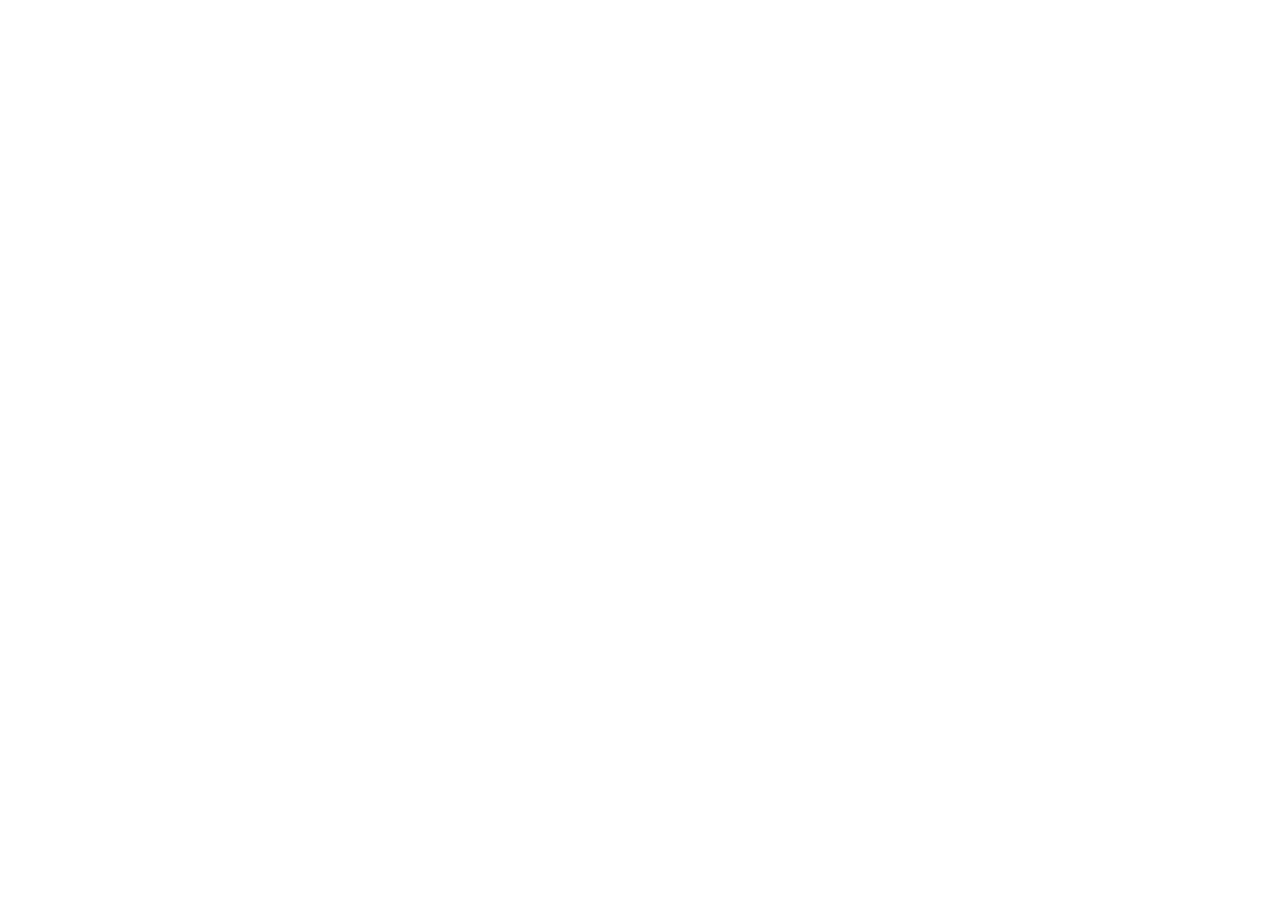
==== index.html @ d707d3d3 "Start repository" ====
<!doctype html>
<html lang="en">
  <head>
    <meta charset="UTF-8" />
    <link rel="icon" type="image/svg+xml" href="/vite.svg" />
    <meta name="viewport" content="width=device-width, initial-scale=1.0" />
    <title>Roushni Sinha - Full Stack Developer & AI Enthusiast</title>
    <meta name="description" content="Portfolio of Roushni Sinha - Full Stack Web Developer and AI enthusiast specializing in React, Next.js, Node.js, and AI integration." />
    <meta property="og:title" content="Roushni Sinha - Full Stack Developer & AI Enthusiast" />
    <meta property="og:description" content="Full Stack Web Developer and AI enthusiast with experience in React, Next.js, Node.js, and AI integration." />
    <meta property="og:image" content="https://bolt.new/static/og_default.png" />
    <meta name="twitter:card" content="summary_large_image" />
    <meta name="twitter:image" content="https://bolt.new/static/og_default.png" />
  </head>
  <body>
    <div id="root"></div>
    <script type="module" src="/src/main.tsx"></script>
  </body>
</html>
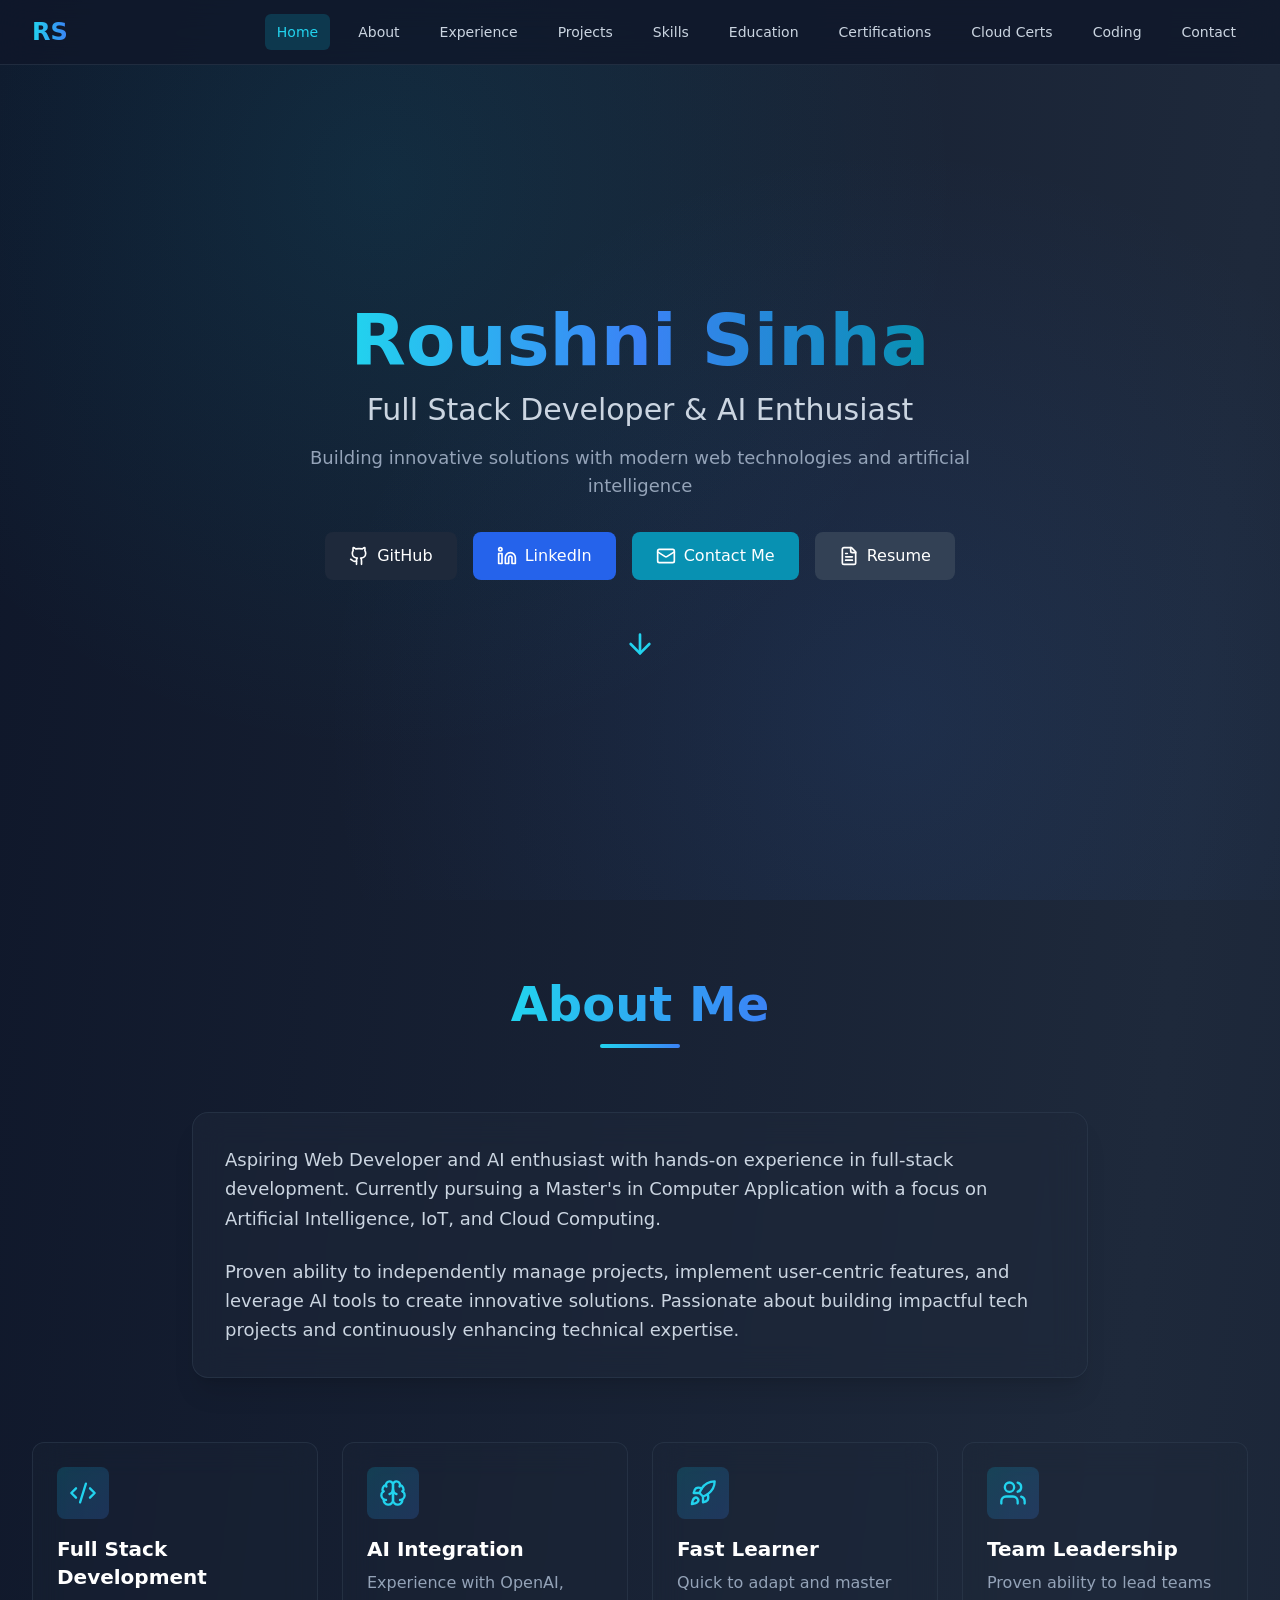
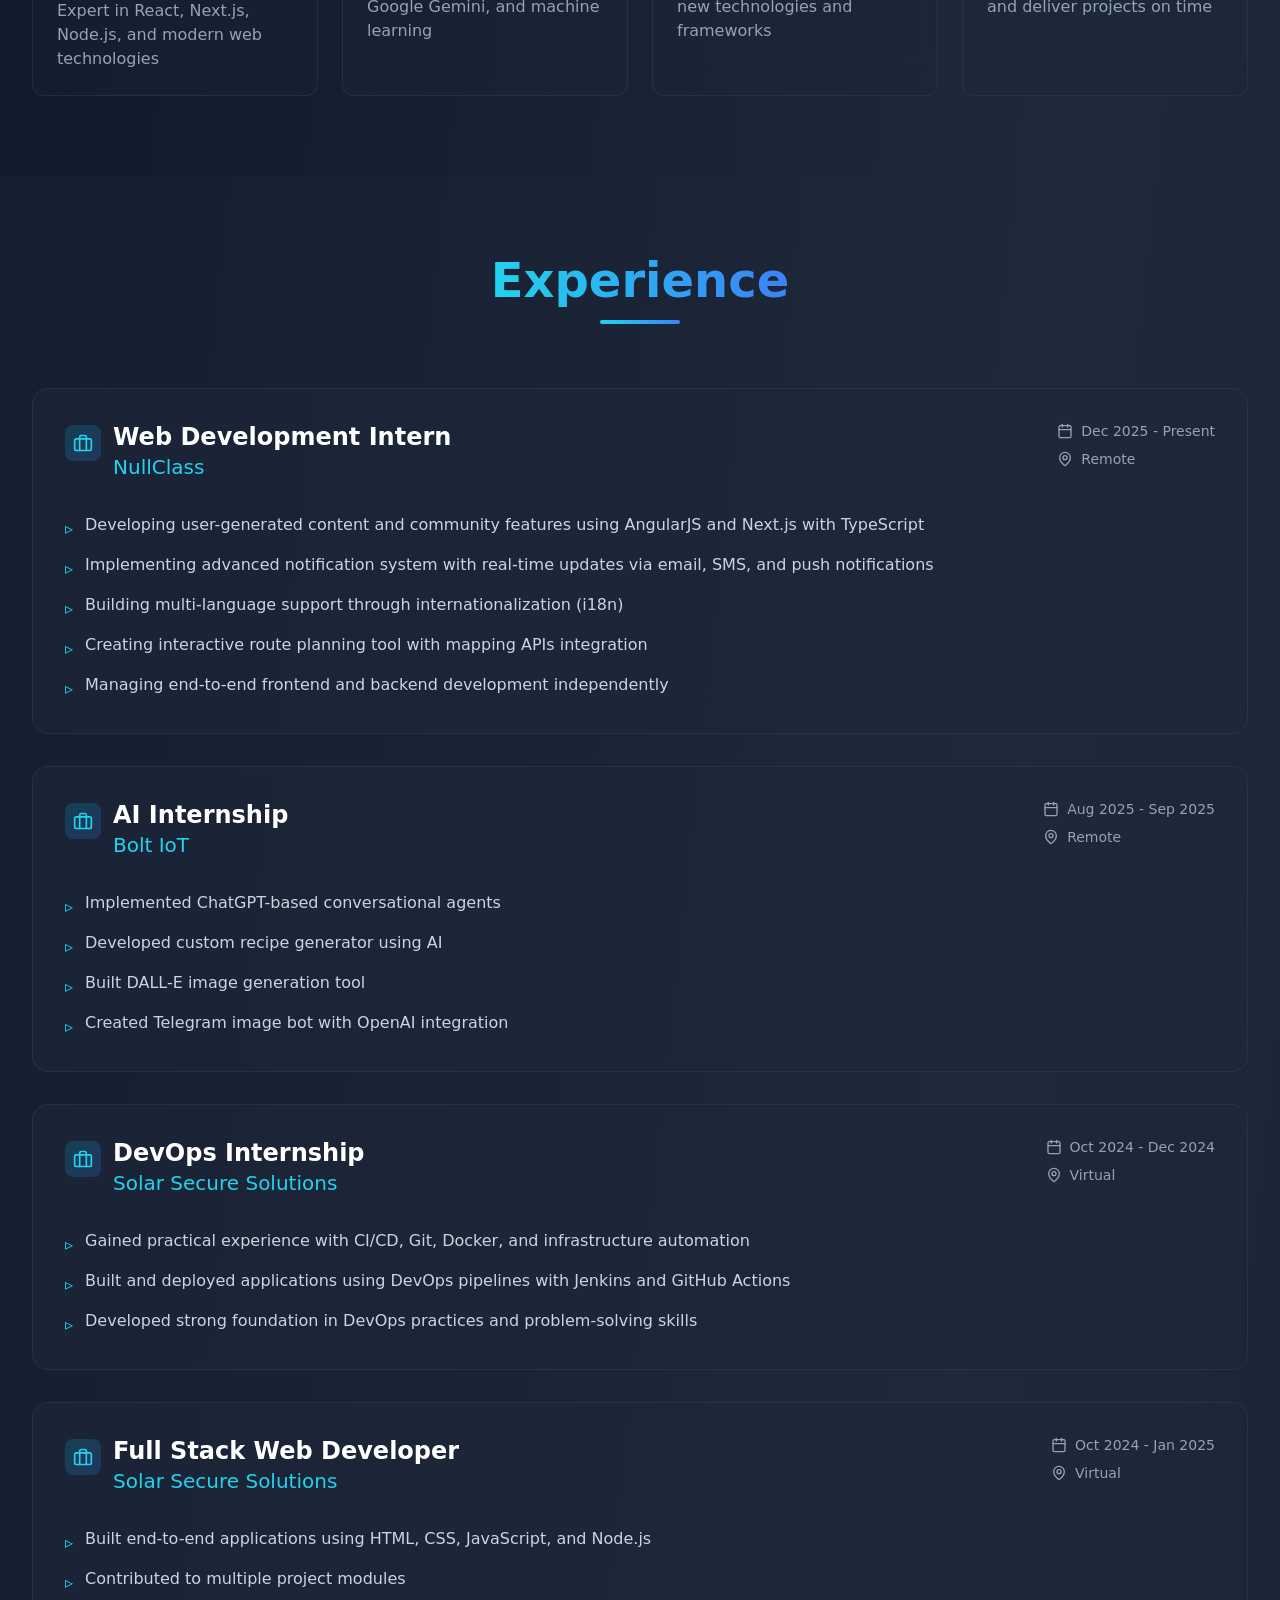
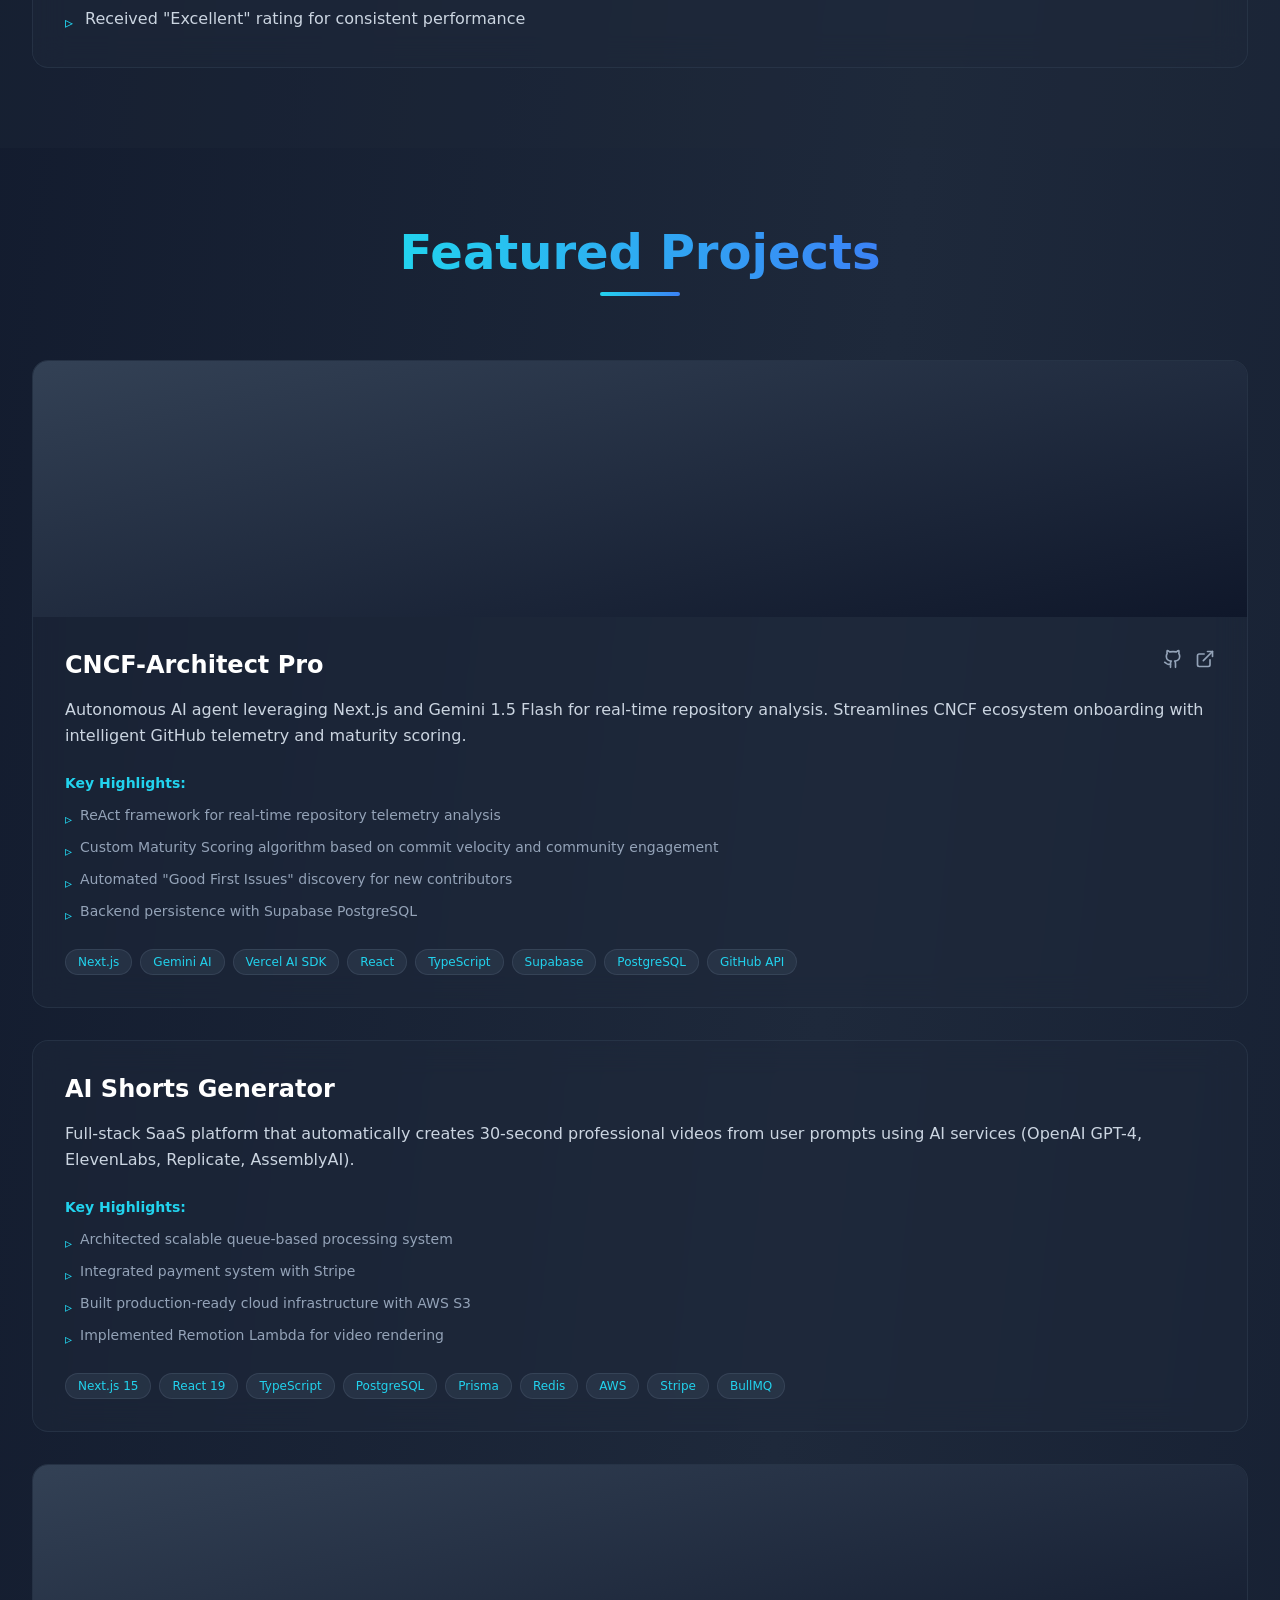
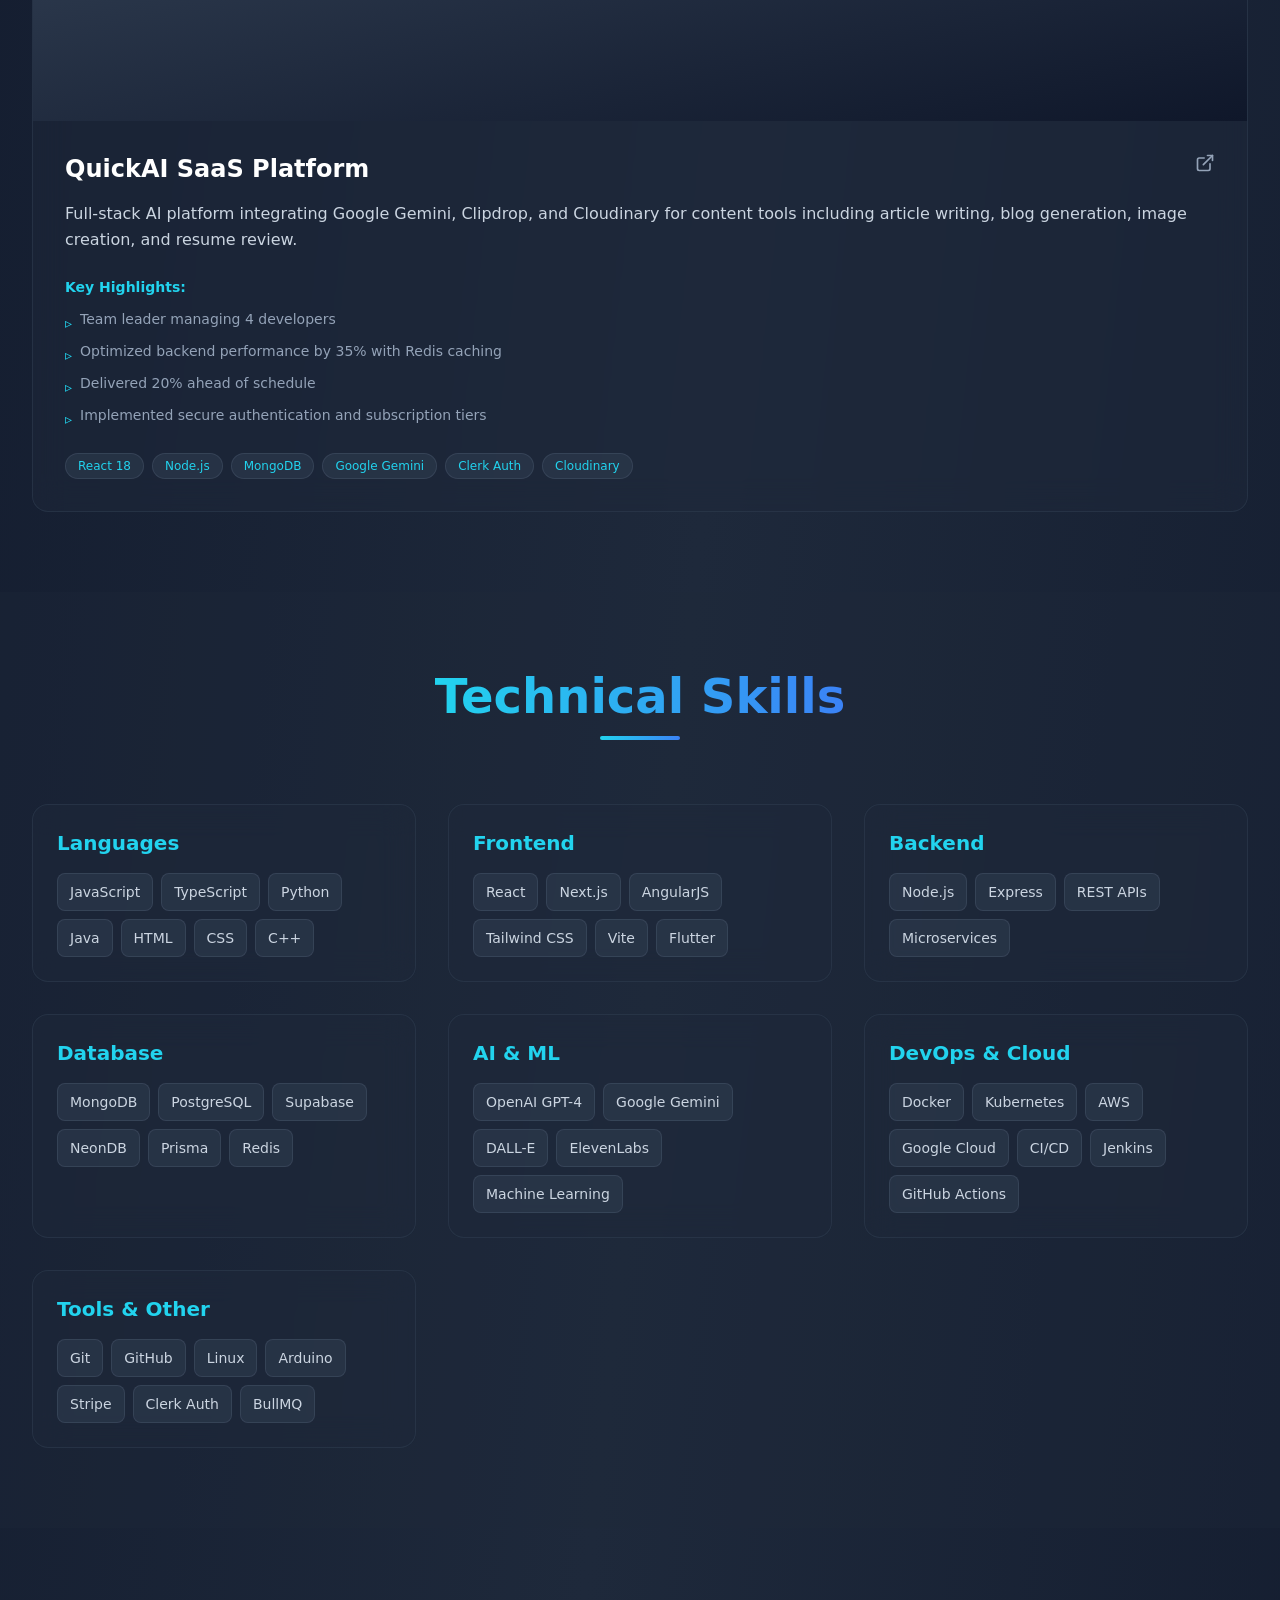
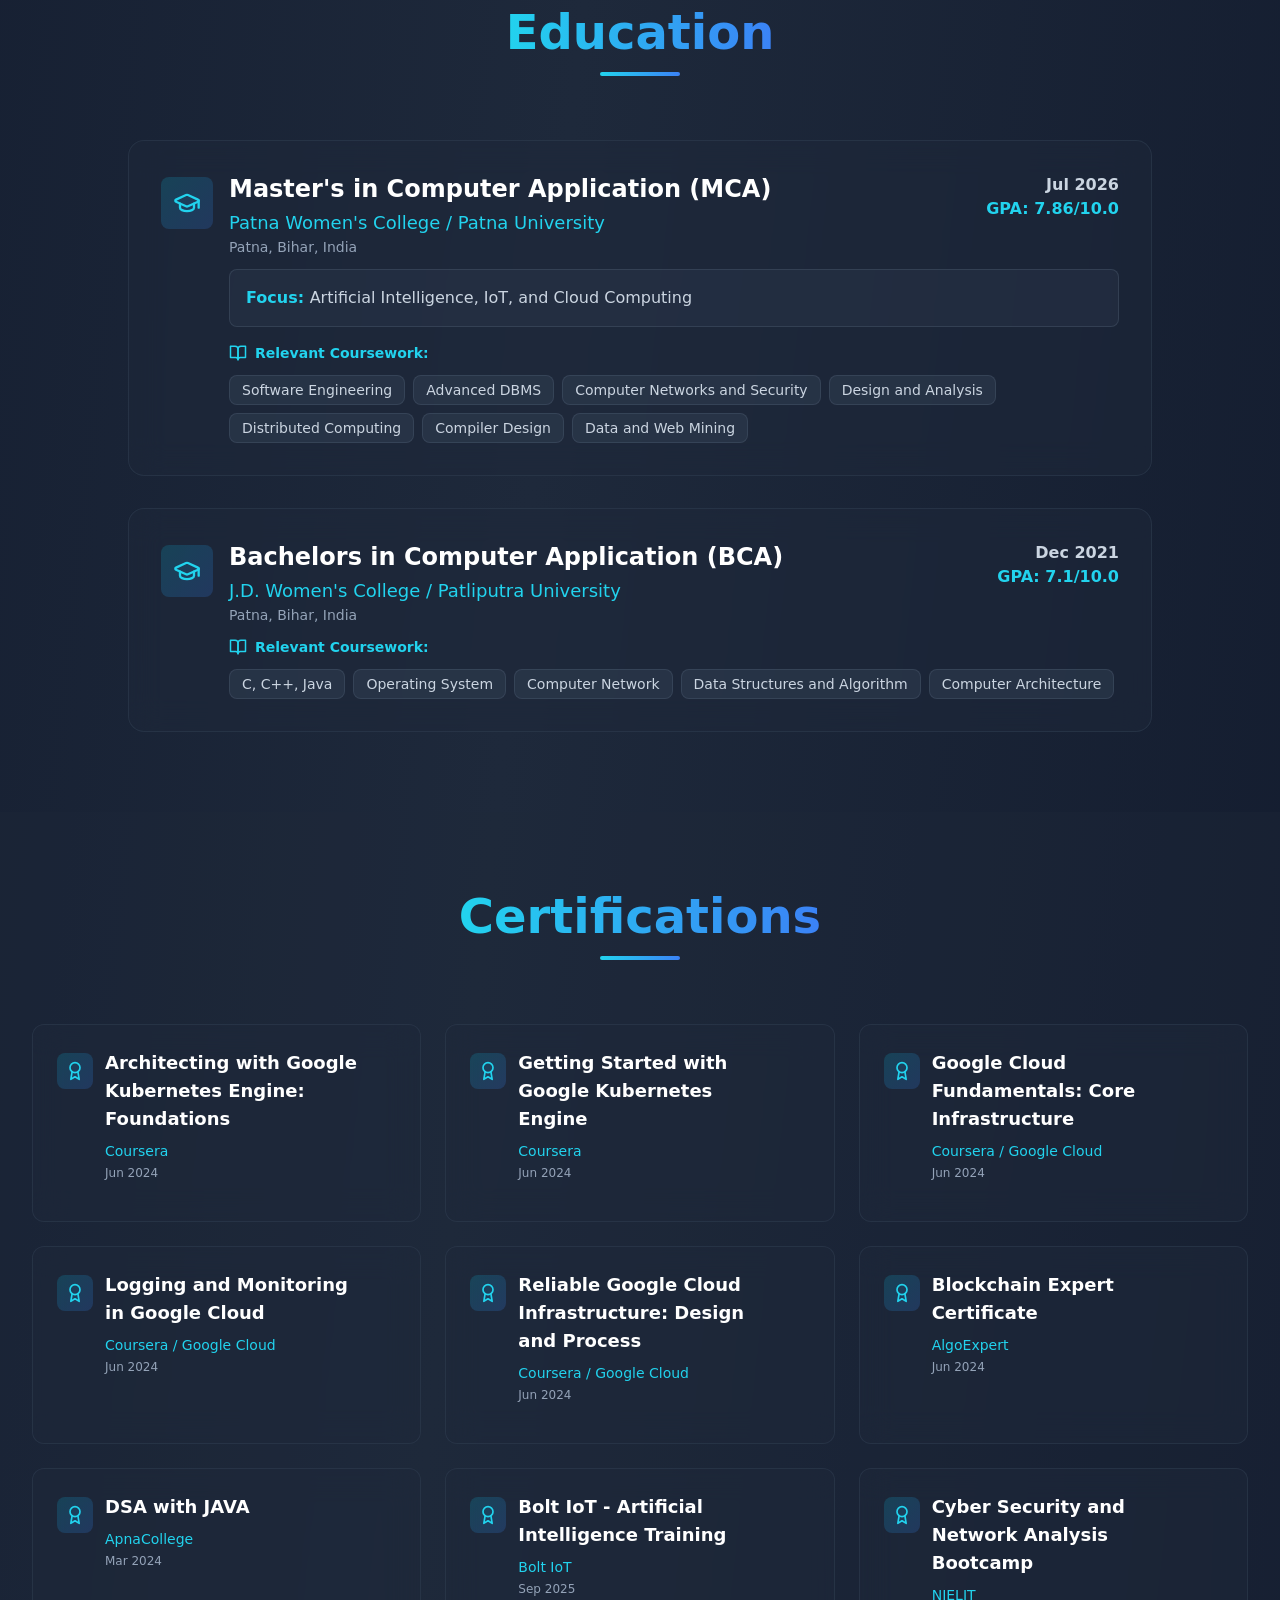
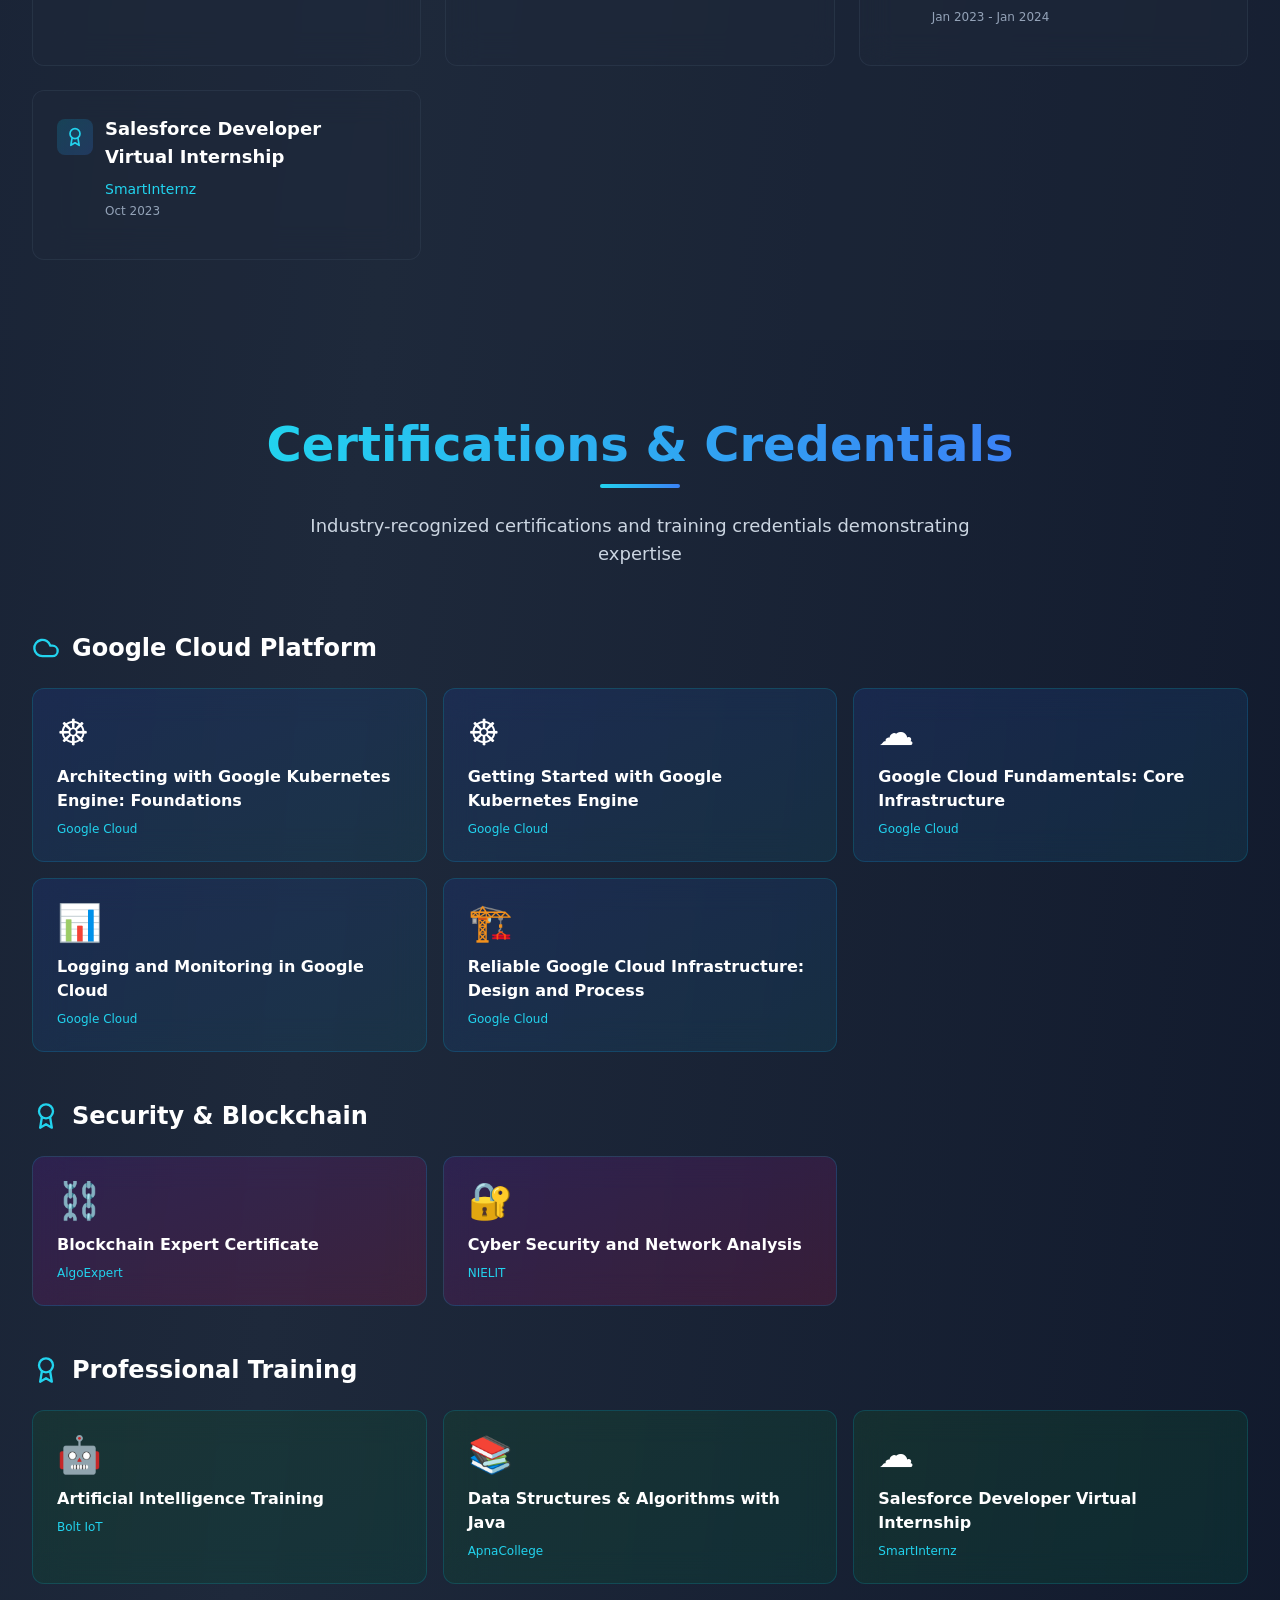
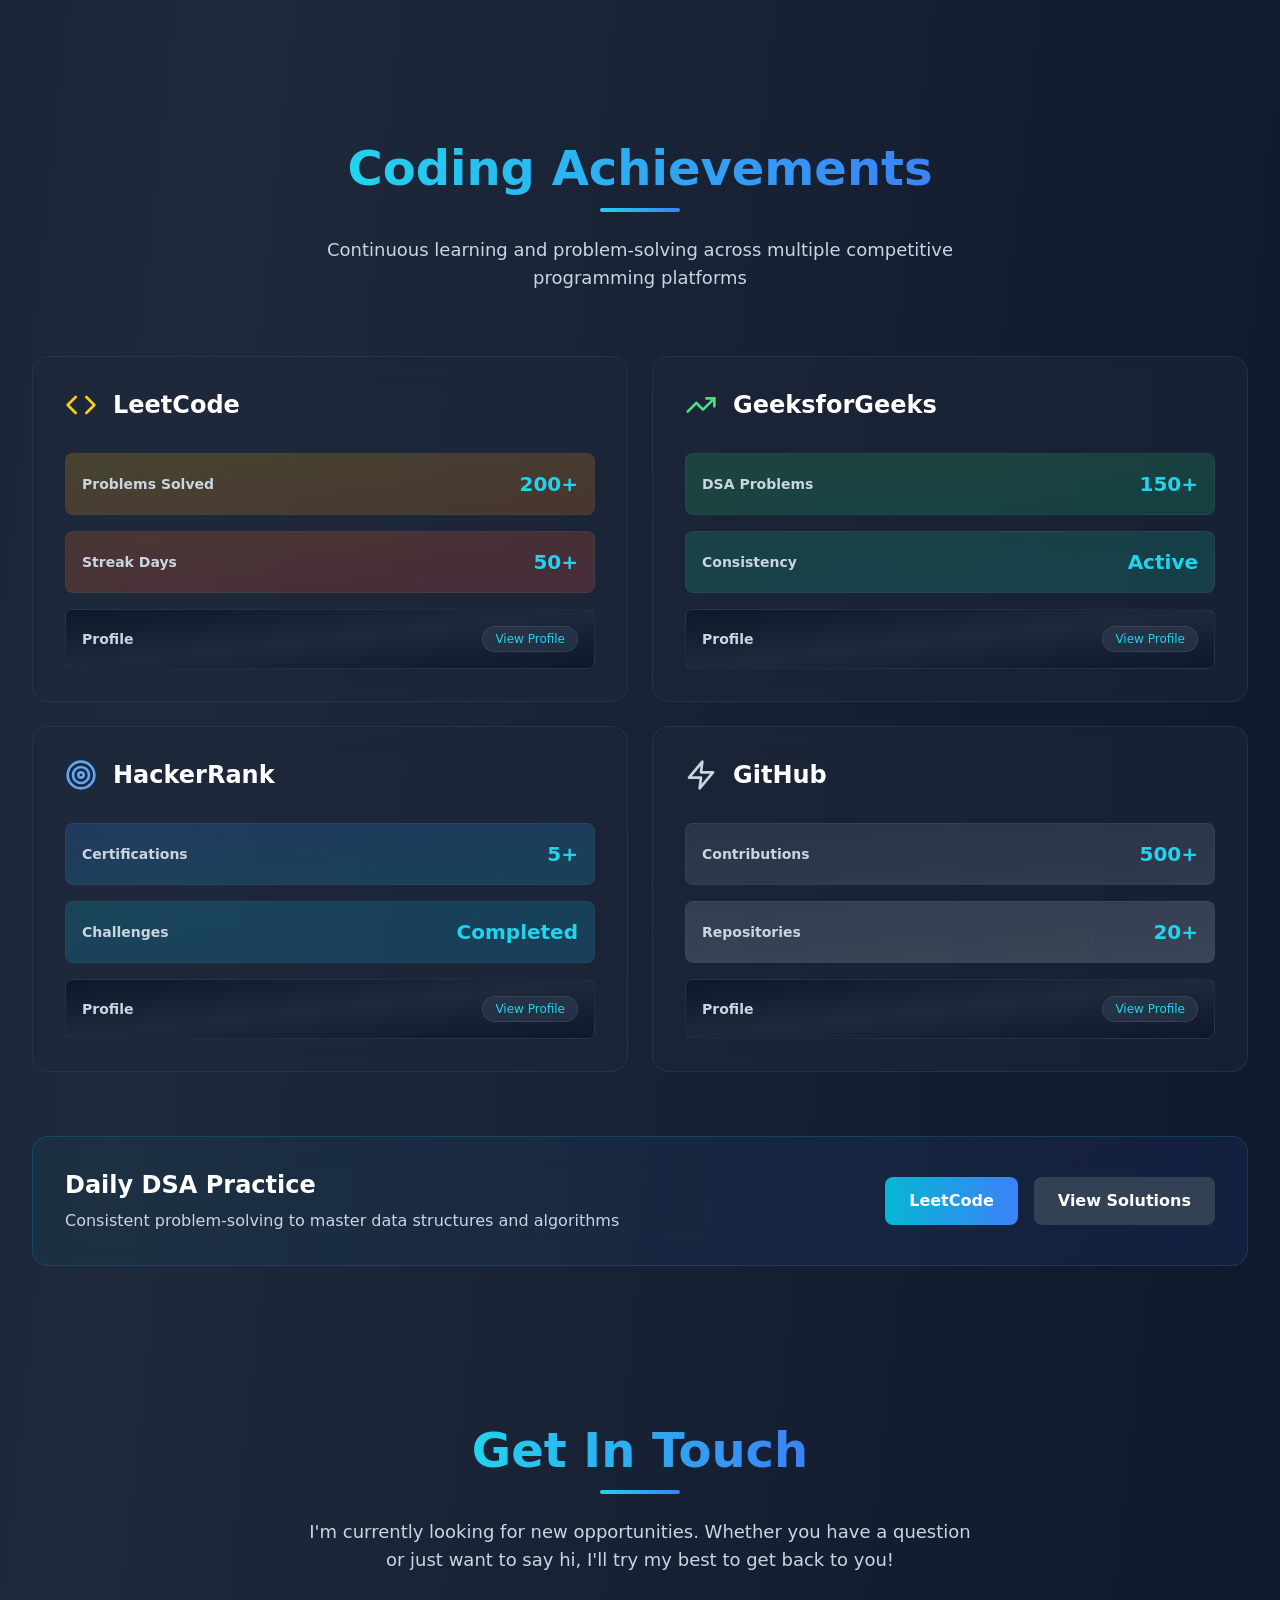
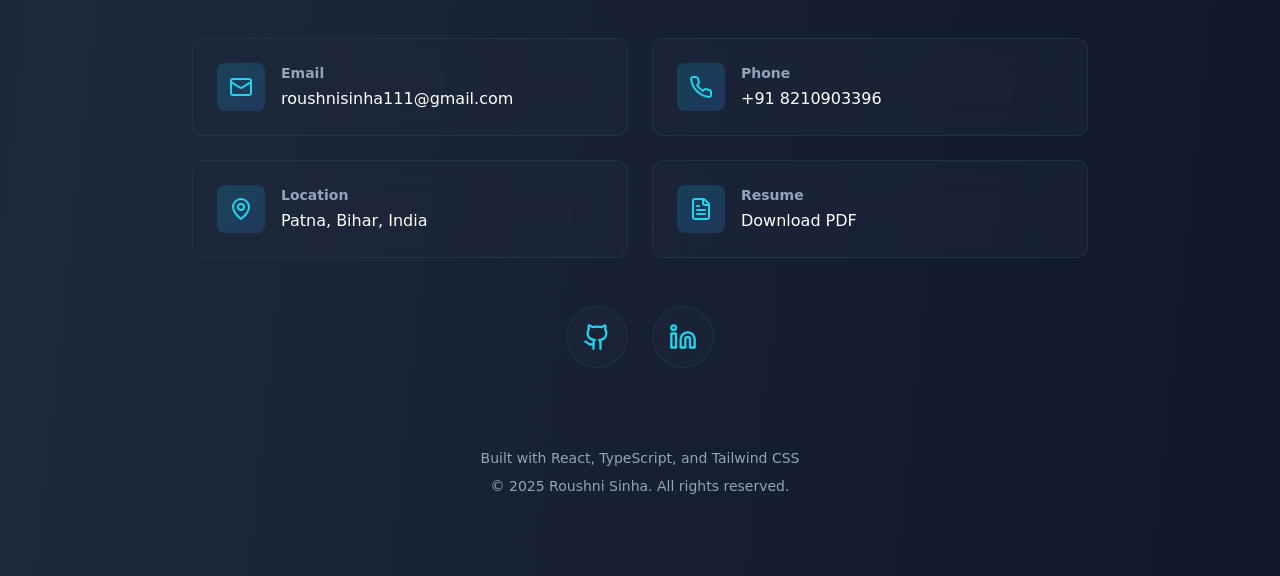
==== commit b242f97c: "Deploy to GitHub Pages" ====
--- a/index.html
+++ b/index.html
@@ -1,19 +1,21 @@
-<!doctype html>
-<html lang="en">
-  <head>
-    <meta charset="UTF-8" />
-    <link rel="icon" type="image/svg+xml" href="/vite.svg" />
-    <meta name="viewport" content="width=device-width, initial-scale=1.0" />
-    <title>Roushni Sinha - Full Stack Developer & AI Enthusiast</title>
-    <meta name="description" content="Portfolio of Roushni Sinha - Full Stack Web Developer and AI enthusiast specializing in React, Next.js, Node.js, and AI integration." />
-    <meta property="og:title" content="Roushni Sinha - Full Stack Developer & AI Enthusiast" />
-    <meta property="og:description" content="Full Stack Web Developer and AI enthusiast with experience in React, Next.js, Node.js, and AI integration." />
-    <meta property="og:image" content="https://bolt.new/static/og_default.png" />
-    <meta name="twitter:card" content="summary_large_image" />
-    <meta name="twitter:image" content="https://bolt.new/static/og_default.png" />
-  </head>
-  <body>
-    <div id="root"></div>
-    <script type="module" src="/src/main.tsx"></script>
-  </body>
-</html>
+<!doctype html>
+<html lang="en">
+  <head>
+    <meta charset="UTF-8" />
+    <link rel="icon" type="image/svg+xml" href="/vite.svg" />
+    <meta name="viewport" content="width=device-width, initial-scale=1.0" />
+    <title>Roushni Sinha - Full Stack Developer & AI Enthusiast</title>
+    <meta name="description" content="Portfolio of Roushni Sinha - Full Stack Web Developer and AI enthusiast specializing in React, Next.js, Node.js, and AI integration." />
+    <meta property="og:title" content="Roushni Sinha - Full Stack Developer & AI Enthusiast" />
+    <meta property="og:description" content="Full Stack Web Developer and AI enthusiast with experience in React, Next.js, Node.js, and AI integration." />
+    <meta property="og:image" content="https://bolt.new/static/og_default.png" />
+    <meta name="twitter:card" content="summary_large_image" />
+    <meta name="twitter:image" content="https://bolt.new/static/og_default.png" />
+    <script type="module" crossorigin src="./assets/index-BVT3Nnxw.js"></script>
+    <link rel="stylesheet" crossorigin href="./assets/index-BANP7J5P.css">
+  </head>
+  <body>
+    <div id="root"></div>+
+  </body>
+</html>
--- a/assets/index-BANP7J5P.css
+++ b/assets/index-BANP7J5P.css
@@ -0,0 +1 @@
+*,:before,:after{--tw-border-spacing-x: 0;--tw-border-spacing-y: 0;--tw-translate-x: 0;--tw-translate-y: 0;--tw-rotate: 0;--tw-skew-x: 0;--tw-skew-y: 0;--tw-scale-x: 1;--tw-scale-y: 1;--tw-pan-x: ;--tw-pan-y: ;--tw-pinch-zoom: ;--tw-scroll-snap-strictness: proximity;--tw-gradient-from-position: ;--tw-gradient-via-position: ;--tw-gradient-to-position: ;--tw-ordinal: ;--tw-slashed-zero: ;--tw-numeric-figure: ;--tw-numeric-spacing: ;--tw-numeric-fraction: ;--tw-ring-inset: ;--tw-ring-offset-width: 0px;--tw-ring-offset-color: #fff;--tw-ring-color: rgb(59 130 246 / .5);--tw-ring-offset-shadow: 0 0 #0000;--tw-ring-shadow: 0 0 #0000;--tw-shadow: 0 0 #0000;--tw-shadow-colored: 0 0 #0000;--tw-blur: ;--tw-brightness: ;--tw-contrast: ;--tw-grayscale: ;--tw-hue-rotate: ;--tw-invert: ;--tw-saturate: ;--tw-sepia: ;--tw-drop-shadow: ;--tw-backdrop-blur: ;--tw-backdrop-brightness: ;--tw-backdrop-contrast: ;--tw-backdrop-grayscale: ;--tw-backdrop-hue-rotate: ;--tw-backdrop-invert: ;--tw-backdrop-opacity: ;--tw-backdrop-saturate: ;--tw-backdrop-sepia: ;--tw-contain-size: ;--tw-contain-layout: ;--tw-contain-paint: ;--tw-contain-style: }::backdrop{--tw-border-spacing-x: 0;--tw-border-spacing-y: 0;--tw-translate-x: 0;--tw-translate-y: 0;--tw-rotate: 0;--tw-skew-x: 0;--tw-skew-y: 0;--tw-scale-x: 1;--tw-scale-y: 1;--tw-pan-x: ;--tw-pan-y: ;--tw-pinch-zoom: ;--tw-scroll-snap-strictness: proximity;--tw-gradient-from-position: ;--tw-gradient-via-position: ;--tw-gradient-to-position: ;--tw-ordinal: ;--tw-slashed-zero: ;--tw-numeric-figure: ;--tw-numeric-spacing: ;--tw-numeric-fraction: ;--tw-ring-inset: ;--tw-ring-offset-width: 0px;--tw-ring-offset-color: #fff;--tw-ring-color: rgb(59 130 246 / .5);--tw-ring-offset-shadow: 0 0 #0000;--tw-ring-shadow: 0 0 #0000;--tw-shadow: 0 0 #0000;--tw-shadow-colored: 0 0 #0000;--tw-blur: ;--tw-brightness: ;--tw-contrast: ;--tw-grayscale: ;--tw-hue-rotate: ;--tw-invert: ;--tw-saturate: ;--tw-sepia: ;--tw-drop-shadow: ;--tw-backdrop-blur: ;--tw-backdrop-brightness: ;--tw-backdrop-contrast: ;--tw-backdrop-grayscale: ;--tw-backdrop-hue-rotate: ;--tw-backdrop-invert: ;--tw-backdrop-opacity: ;--tw-backdrop-saturate: ;--tw-backdrop-sepia: ;--tw-contain-size: ;--tw-contain-layout: ;--tw-contain-paint: ;--tw-contain-style: }*,:before,:after{box-sizing:border-box;border-width:0;border-style:solid;border-color:#e5e7eb}:before,:after{--tw-content: ""}html,:host{line-height:1.5;-webkit-text-size-adjust:100%;-moz-tab-size:4;-o-tab-size:4;tab-size:4;font-family:ui-sans-serif,system-ui,sans-serif,"Apple Color Emoji","Segoe UI Emoji",Segoe UI Symbol,"Noto Color Emoji";font-feature-settings:normal;font-variation-settings:normal;-webkit-tap-highlight-color:transparent}body{margin:0;line-height:inherit}hr{height:0;color:inherit;border-top-width:1px}abbr:where([title]){-webkit-text-decoration:underline dotted;text-decoration:underline dotted}h1,h2,h3,h4,h5,h6{font-size:inherit;font-weight:inherit}a{color:inherit;text-decoration:inherit}b,strong{font-weight:bolder}code,kbd,samp,pre{font-family:ui-monospace,SFMono-Regular,Menlo,Monaco,Consolas,Liberation Mono,Courier New,monospace;font-feature-settings:normal;font-variation-settings:normal;font-size:1em}small{font-size:80%}sub,sup{font-size:75%;line-height:0;position:relative;vertical-align:baseline}sub{bottom:-.25em}sup{top:-.5em}table{text-indent:0;border-color:inherit;border-collapse:collapse}button,input,optgroup,select,textarea{font-family:inherit;font-feature-settings:inherit;font-variation-settings:inherit;font-size:100%;font-weight:inherit;line-height:inherit;letter-spacing:inherit;color:inherit;margin:0;padding:0}button,select{text-transform:none}button,input:where([type=button]),input:where([type=reset]),input:where([type=submit]){-webkit-appearance:button;background-color:transparent;background-image:none}:-moz-focusring{outline:auto}:-moz-ui-invalid{box-shadow:none}progress{vertical-align:baseline}::-webkit-inner-spin-button,::-webkit-outer-spin-button{height:auto}[type=search]{-webkit-appearance:textfield;outline-offset:-2px}::-webkit-search-decoration{-webkit-appearance:none}::-webkit-file-upload-button{-webkit-appearance:button;font:inherit}summary{display:list-item}blockquote,dl,dd,h1,h2,h3,h4,h5,h6,hr,figure,p,pre{margin:0}fieldset{margin:0;padding:0}legend{padding:0}ol,ul,menu{list-style:none;margin:0;padding:0}dialog{padding:0}textarea{resize:vertical}input::-moz-placeholder,textarea::-moz-placeholder{opacity:1;color:#9ca3af}input::placeholder,textarea::placeholder{opacity:1;color:#9ca3af}button,[role=button]{cursor:pointer}:disabled{cursor:default}img,svg,video,canvas,audio,iframe,embed,object{display:block;vertical-align:middle}img,video{max-width:100%;height:auto}[hidden]:where(:not([hidden=until-found])){display:none}html{scroll-behavior:smooth}body{overflow-x:hidden}.fixed{position:fixed}.absolute{position:absolute}.relative{position:relative}.inset-0{top:0;right:0;bottom:0;left:0}.left-0{left:0}.right-0{right:0}.top-0{top:0}.z-10{z-index:10}.z-50{z-index:50}.mx-auto{margin-left:auto;margin-right:auto}.mb-1{margin-bottom:.25rem}.mb-12{margin-bottom:3rem}.mb-16{margin-bottom:4rem}.mb-2{margin-bottom:.5rem}.mb-3{margin-bottom:.75rem}.mb-4{margin-bottom:1rem}.mb-6{margin-bottom:1.5rem}.mb-8{margin-bottom:2rem}.ml-10{margin-left:2.5rem}.mt-1{margin-top:.25rem}.mt-16{margin-top:4rem}.mt-2{margin-top:.5rem}.mt-20{margin-top:5rem}.mt-6{margin-top:1.5rem}.block{display:block}.flex{display:flex}.inline-flex{display:inline-flex}.grid{display:grid}.hidden{display:none}.h-1{height:.25rem}.h-16{height:4rem}.h-64{height:16rem}.h-full{height:100%}.min-h-screen{min-height:100vh}.w-20{width:5rem}.w-fit{width:-moz-fit-content;width:fit-content}.w-full{width:100%}.max-w-2xl{max-width:42rem}.max-w-4xl{max-width:56rem}.max-w-5xl{max-width:64rem}.max-w-7xl{max-width:80rem}.flex-1{flex:1 1 0%}.flex-shrink-0{flex-shrink:0}.transform{transform:translate(var(--tw-translate-x),var(--tw-translate-y)) rotate(var(--tw-rotate)) skew(var(--tw-skew-x)) skewY(var(--tw-skew-y)) scaleX(var(--tw-scale-x)) scaleY(var(--tw-scale-y))}@keyframes bounce{0%,to{transform:translateY(-25%);animation-timing-function:cubic-bezier(.8,0,1,1)}50%{transform:none;animation-timing-function:cubic-bezier(0,0,.2,1)}}.animate-bounce{animation:bounce 1s infinite}.grid-cols-1{grid-template-columns:repeat(1,minmax(0,1fr))}.flex-col{flex-direction:column}.flex-wrap{flex-wrap:wrap}.items-start{align-items:flex-start}.items-center{align-items:center}.items-baseline{align-items:baseline}.justify-center{justify-content:center}.justify-between{justify-content:space-between}.gap-2{gap:.5rem}.gap-3{gap:.75rem}.gap-4{gap:1rem}.gap-6{gap:1.5rem}.gap-8{gap:2rem}.space-x-4>:not([hidden])~:not([hidden]){--tw-space-x-reverse: 0;margin-right:calc(1rem * var(--tw-space-x-reverse));margin-left:calc(1rem * calc(1 - var(--tw-space-x-reverse)))}.space-y-1>:not([hidden])~:not([hidden]){--tw-space-y-reverse: 0;margin-top:calc(.25rem * calc(1 - var(--tw-space-y-reverse)));margin-bottom:calc(.25rem * var(--tw-space-y-reverse))}.space-y-12>:not([hidden])~:not([hidden]){--tw-space-y-reverse: 0;margin-top:calc(3rem * calc(1 - var(--tw-space-y-reverse)));margin-bottom:calc(3rem * var(--tw-space-y-reverse))}.space-y-2>:not([hidden])~:not([hidden]){--tw-space-y-reverse: 0;margin-top:calc(.5rem * calc(1 - var(--tw-space-y-reverse)));margin-bottom:calc(.5rem * var(--tw-space-y-reverse))}.space-y-3>:not([hidden])~:not([hidden]){--tw-space-y-reverse: 0;margin-top:calc(.75rem * calc(1 - var(--tw-space-y-reverse)));margin-bottom:calc(.75rem * var(--tw-space-y-reverse))}.space-y-4>:not([hidden])~:not([hidden]){--tw-space-y-reverse: 0;margin-top:calc(1rem * calc(1 - var(--tw-space-y-reverse)));margin-bottom:calc(1rem * var(--tw-space-y-reverse))}.space-y-8>:not([hidden])~:not([hidden]){--tw-space-y-reverse: 0;margin-top:calc(2rem * calc(1 - var(--tw-space-y-reverse)));margin-bottom:calc(2rem * var(--tw-space-y-reverse))}.overflow-hidden{overflow:hidden}.rounded-2xl{border-radius:1rem}.rounded-full{border-radius:9999px}.rounded-lg{border-radius:.5rem}.rounded-md{border-radius:.375rem}.rounded-xl{border-radius:.75rem}.border{border-width:1px}.border-b{border-bottom-width:1px}.border-cyan-500\/20{border-color:#06b6d433}.border-slate-600\/30{border-color:#4755694d}.border-slate-600\/50{border-color:#47556980}.border-slate-700\/50{border-color:#33415580}.bg-blue-600{--tw-bg-opacity: 1;background-color:rgb(37 99 235 / var(--tw-bg-opacity, 1))}.bg-cyan-500\/20{background-color:#06b6d433}.bg-cyan-600{--tw-bg-opacity: 1;background-color:rgb(8 145 178 / var(--tw-bg-opacity, 1))}.bg-slate-700{--tw-bg-opacity: 1;background-color:rgb(51 65 85 / var(--tw-bg-opacity, 1))}.bg-slate-700\/30{background-color:#3341554d}.bg-slate-700\/50{background-color:#33415580}.bg-slate-800{--tw-bg-opacity: 1;background-color:rgb(30 41 59 / var(--tw-bg-opacity, 1))}.bg-slate-800\/30{background-color:#1e293b4d}.bg-slate-800\/50{background-color:#1e293b80}.bg-slate-900\/80{background-color:#0f172acc}.bg-slate-900\/95{background-color:#0f172af2}.bg-\[radial-gradient\(circle_at_30\%_20\%\,rgba\(6\,182\,212\,0\.1\)\,transparent_50\%\)\]{background-image:radial-gradient(circle at 30% 20%,rgba(6,182,212,.1),transparent 50%)}.bg-\[radial-gradient\(circle_at_70\%_80\%\,rgba\(59\,130\,246\,0\.1\)\,transparent_50\%\)\]{background-image:radial-gradient(circle at 70% 80%,rgba(59,130,246,.1),transparent 50%)}.bg-gradient-to-br{background-image:linear-gradient(to bottom right,var(--tw-gradient-stops))}.bg-gradient-to-r{background-image:linear-gradient(to right,var(--tw-gradient-stops))}.from-blue-500\/20{--tw-gradient-from: rgb(59 130 246 / .2) var(--tw-gradient-from-position);--tw-gradient-to: rgb(59 130 246 / 0) var(--tw-gradient-to-position);--tw-gradient-stops: var(--tw-gradient-from), var(--tw-gradient-to)}.from-blue-900\/30{--tw-gradient-from: rgb(30 58 138 / .3) var(--tw-gradient-from-position);--tw-gradient-to: rgb(30 58 138 / 0) var(--tw-gradient-to-position);--tw-gradient-stops: var(--tw-gradient-from), var(--tw-gradient-to)}.from-cyan-400{--tw-gradient-from: #22d3ee var(--tw-gradient-from-position);--tw-gradient-to: rgb(34 211 238 / 0) var(--tw-gradient-to-position);--tw-gradient-stops: var(--tw-gradient-from), var(--tw-gradient-to)}.from-cyan-500{--tw-gradient-from: #06b6d4 var(--tw-gradient-from-position);--tw-gradient-to: rgb(6 182 212 / 0) var(--tw-gradient-to-position);--tw-gradient-stops: var(--tw-gradient-from), var(--tw-gradient-to)}.from-cyan-500\/20{--tw-gradient-from: rgb(6 182 212 / .2) var(--tw-gradient-from-position);--tw-gradient-to: rgb(6 182 212 / 0) var(--tw-gradient-to-position);--tw-gradient-stops: var(--tw-gradient-from), var(--tw-gradient-to)}.from-cyan-900\/20{--tw-gradient-from: rgb(22 78 99 / .2) var(--tw-gradient-from-position);--tw-gradient-to: rgb(22 78 99 / 0) var(--tw-gradient-to-position);--tw-gradient-stops: var(--tw-gradient-from), var(--tw-gradient-to)}.from-emerald-500\/20{--tw-gradient-from: rgb(16 185 129 / .2) var(--tw-gradient-from-position);--tw-gradient-to: rgb(16 185 129 / 0) var(--tw-gradient-to-position);--tw-gradient-stops: var(--tw-gradient-from), var(--tw-gradient-to)}.from-green-500\/20{--tw-gradient-from: rgb(34 197 94 / .2) var(--tw-gradient-from-position);--tw-gradient-to: rgb(34 197 94 / 0) var(--tw-gradient-to-position);--tw-gradient-stops: var(--tw-gradient-from), var(--tw-gradient-to)}.from-green-900\/30{--tw-gradient-from: rgb(20 83 45 / .3) var(--tw-gradient-from-position);--tw-gradient-to: rgb(20 83 45 / 0) var(--tw-gradient-to-position);--tw-gradient-stops: var(--tw-gradient-from), var(--tw-gradient-to)}.from-orange-500\/20{--tw-gradient-from: rgb(249 115 22 / .2) var(--tw-gradient-from-position);--tw-gradient-to: rgb(249 115 22 / 0) var(--tw-gradient-to-position);--tw-gradient-stops: var(--tw-gradient-from), var(--tw-gradient-to)}.from-purple-900\/30{--tw-gradient-from: rgb(88 28 135 / .3) var(--tw-gradient-from-position);--tw-gradient-to: rgb(88 28 135 / 0) var(--tw-gradient-to-position);--tw-gradient-stops: var(--tw-gradient-from), var(--tw-gradient-to)}.from-slate-400\/20{--tw-gradient-from: rgb(148 163 184 / .2) var(--tw-gradient-from-position);--tw-gradient-to: rgb(148 163 184 / 0) var(--tw-gradient-to-position);--tw-gradient-stops: var(--tw-gradient-from), var(--tw-gradient-to)}.from-slate-500\/20{--tw-gradient-from: rgb(100 116 139 / .2) var(--tw-gradient-from-position);--tw-gradient-to: rgb(100 116 139 / 0) var(--tw-gradient-to-position);--tw-gradient-stops: var(--tw-gradient-from), var(--tw-gradient-to)}.from-slate-700{--tw-gradient-from: #334155 var(--tw-gradient-from-position);--tw-gradient-to: rgb(51 65 85 / 0) var(--tw-gradient-to-position);--tw-gradient-stops: var(--tw-gradient-from), var(--tw-gradient-to)}.from-slate-900{--tw-gradient-from: #0f172a var(--tw-gradient-from-position);--tw-gradient-to: rgb(15 23 42 / 0) var(--tw-gradient-to-position);--tw-gradient-stops: var(--tw-gradient-from), var(--tw-gradient-to)}.from-yellow-500\/20{--tw-gradient-from: rgb(234 179 8 / .2) var(--tw-gradient-from-position);--tw-gradient-to: rgb(234 179 8 / 0) var(--tw-gradient-to-position);--tw-gradient-stops: var(--tw-gradient-from), var(--tw-gradient-to)}.via-blue-500{--tw-gradient-to: rgb(59 130 246 / 0) var(--tw-gradient-to-position);--tw-gradient-stops: var(--tw-gradient-from), #3b82f6 var(--tw-gradient-via-position), var(--tw-gradient-to)}.via-slate-800{--tw-gradient-to: rgb(30 41 59 / 0) var(--tw-gradient-to-position);--tw-gradient-stops: var(--tw-gradient-from), #1e293b var(--tw-gradient-via-position), var(--tw-gradient-to)}.to-blue-500{--tw-gradient-to: #3b82f6 var(--tw-gradient-to-position)}.to-blue-500\/20{--tw-gradient-to: rgb(59 130 246 / .2) var(--tw-gradient-to-position)}.to-blue-900\/20{--tw-gradient-to: rgb(30 58 138 / .2) var(--tw-gradient-to-position)}.to-cyan-500\/20{--tw-gradient-to: rgb(6 182 212 / .2) var(--tw-gradient-to-position)}.to-cyan-600{--tw-gradient-to: #0891b2 var(--tw-gradient-to-position)}.to-cyan-900\/30{--tw-gradient-to: rgb(22 78 99 / .3) var(--tw-gradient-to-position)}.to-emerald-500\/20{--tw-gradient-to: rgb(16 185 129 / .2) var(--tw-gradient-to-position)}.to-emerald-900\/30{--tw-gradient-to: rgb(6 78 59 / .3) var(--tw-gradient-to-position)}.to-orange-500\/20{--tw-gradient-to: rgb(249 115 22 / .2) var(--tw-gradient-to-position)}.to-pink-900\/30{--tw-gradient-to: rgb(131 24 67 / .3) var(--tw-gradient-to-position)}.to-red-500\/20{--tw-gradient-to: rgb(239 68 68 / .2) var(--tw-gradient-to-position)}.to-sky-500\/20{--tw-gradient-to: rgb(14 165 233 / .2) var(--tw-gradient-to-position)}.to-slate-300\/20{--tw-gradient-to: rgb(203 213 225 / .2) var(--tw-gradient-to-position)}.to-slate-400\/20{--tw-gradient-to: rgb(148 163 184 / .2) var(--tw-gradient-to-position)}.to-slate-900{--tw-gradient-to: #0f172a var(--tw-gradient-to-position)}.to-teal-500\/20{--tw-gradient-to: rgb(20 184 166 / .2) var(--tw-gradient-to-position)}.bg-clip-text{-webkit-background-clip:text;background-clip:text}.object-cover{-o-object-fit:cover;object-fit:cover}.p-2{padding:.5rem}.p-3{padding:.75rem}.p-4{padding:1rem}.p-6{padding:1.5rem}.p-8{padding:2rem}.px-2{padding-left:.5rem;padding-right:.5rem}.px-3{padding-left:.75rem;padding-right:.75rem}.px-4{padding-left:1rem;padding-right:1rem}.px-6{padding-left:1.5rem;padding-right:1.5rem}.py-1{padding-top:.25rem;padding-bottom:.25rem}.py-2{padding-top:.5rem;padding-bottom:.5rem}.py-20{padding-top:5rem;padding-bottom:5rem}.py-3{padding-top:.75rem;padding-bottom:.75rem}.pb-3{padding-bottom:.75rem}.pt-16{padding-top:4rem}.pt-2{padding-top:.5rem}.text-left{text-align:left}.text-center{text-align:center}.text-2xl{font-size:1.5rem;line-height:2rem}.text-4xl{font-size:2.25rem;line-height:2.5rem}.text-5xl{font-size:3rem;line-height:1}.text-base{font-size:1rem;line-height:1.5rem}.text-lg{font-size:1.125rem;line-height:1.75rem}.text-sm{font-size:.875rem;line-height:1.25rem}.text-xl{font-size:1.25rem;line-height:1.75rem}.text-xs{font-size:.75rem;line-height:1rem}.font-bold{font-weight:700}.font-medium{font-weight:500}.font-semibold{font-weight:600}.leading-relaxed{line-height:1.625}.text-blue-400{--tw-text-opacity: 1;color:rgb(96 165 250 / var(--tw-text-opacity, 1))}.text-cyan-400{--tw-text-opacity: 1;color:rgb(34 211 238 / var(--tw-text-opacity, 1))}.text-green-400{--tw-text-opacity: 1;color:rgb(74 222 128 / var(--tw-text-opacity, 1))}.text-slate-300{--tw-text-opacity: 1;color:rgb(203 213 225 / var(--tw-text-opacity, 1))}.text-slate-400{--tw-text-opacity: 1;color:rgb(148 163 184 / var(--tw-text-opacity, 1))}.text-transparent{color:transparent}.text-white{--tw-text-opacity: 1;color:rgb(255 255 255 / var(--tw-text-opacity, 1))}.text-yellow-400{--tw-text-opacity: 1;color:rgb(250 204 21 / var(--tw-text-opacity, 1))}.opacity-0{opacity:0}.shadow-xl{--tw-shadow: 0 20px 25px -5px rgb(0 0 0 / .1), 0 8px 10px -6px rgb(0 0 0 / .1);--tw-shadow-colored: 0 20px 25px -5px var(--tw-shadow-color), 0 8px 10px -6px var(--tw-shadow-color);box-shadow:var(--tw-ring-offset-shadow, 0 0 #0000),var(--tw-ring-shadow, 0 0 #0000),var(--tw-shadow)}.backdrop-blur-lg{--tw-backdrop-blur: blur(16px);-webkit-backdrop-filter:var(--tw-backdrop-blur) var(--tw-backdrop-brightness) var(--tw-backdrop-contrast) var(--tw-backdrop-grayscale) var(--tw-backdrop-hue-rotate) var(--tw-backdrop-invert) var(--tw-backdrop-opacity) var(--tw-backdrop-saturate) var(--tw-backdrop-sepia);backdrop-filter:var(--tw-backdrop-blur) var(--tw-backdrop-brightness) var(--tw-backdrop-contrast) var(--tw-backdrop-grayscale) var(--tw-backdrop-hue-rotate) var(--tw-backdrop-invert) var(--tw-backdrop-opacity) var(--tw-backdrop-saturate) var(--tw-backdrop-sepia)}.transition-all{transition-property:all;transition-timing-function:cubic-bezier(.4,0,.2,1);transition-duration:.15s}.transition-colors{transition-property:color,background-color,border-color,text-decoration-color,fill,stroke;transition-timing-function:cubic-bezier(.4,0,.2,1);transition-duration:.15s}.transition-transform{transition-property:transform;transition-timing-function:cubic-bezier(.4,0,.2,1);transition-duration:.15s}.duration-200{transition-duration:.2s}.duration-300{transition-duration:.3s}.animate-fade-in{animation:fadeIn 1s ease-in-out}@keyframes fadeIn{0%{opacity:0;transform:translateY(20px)}to{opacity:1;transform:translateY(0)}}.hover\:scale-105:hover{--tw-scale-x: 1.05;--tw-scale-y: 1.05;transform:translate(var(--tw-translate-x),var(--tw-translate-y)) rotate(var(--tw-rotate)) skew(var(--tw-skew-x)) skewY(var(--tw-skew-y)) scaleX(var(--tw-scale-x)) scaleY(var(--tw-scale-y))}.hover\:scale-110:hover{--tw-scale-x: 1.1;--tw-scale-y: 1.1;transform:translate(var(--tw-translate-x),var(--tw-translate-y)) rotate(var(--tw-rotate)) skew(var(--tw-skew-x)) skewY(var(--tw-skew-y)) scaleX(var(--tw-scale-x)) scaleY(var(--tw-scale-y))}.hover\:border-cyan-500\/50:hover{border-color:#06b6d480}.hover\:bg-blue-700:hover{--tw-bg-opacity: 1;background-color:rgb(29 78 216 / var(--tw-bg-opacity, 1))}.hover\:bg-cyan-700:hover{--tw-bg-opacity: 1;background-color:rgb(14 116 144 / var(--tw-bg-opacity, 1))}.hover\:bg-slate-600:hover{--tw-bg-opacity: 1;background-color:rgb(71 85 105 / var(--tw-bg-opacity, 1))}.hover\:bg-slate-600\/50:hover{background-color:#47556980}.hover\:bg-slate-700:hover{--tw-bg-opacity: 1;background-color:rgb(51 65 85 / var(--tw-bg-opacity, 1))}.hover\:bg-slate-800:hover{--tw-bg-opacity: 1;background-color:rgb(30 41 59 / var(--tw-bg-opacity, 1))}.hover\:text-cyan-400:hover{--tw-text-opacity: 1;color:rgb(34 211 238 / var(--tw-text-opacity, 1))}.hover\:text-white:hover{--tw-text-opacity: 1;color:rgb(255 255 255 / var(--tw-text-opacity, 1))}.hover\:shadow-lg:hover{--tw-shadow: 0 10px 15px -3px rgb(0 0 0 / .1), 0 4px 6px -4px rgb(0 0 0 / .1);--tw-shadow-colored: 0 10px 15px -3px var(--tw-shadow-color), 0 4px 6px -4px var(--tw-shadow-color);box-shadow:var(--tw-ring-offset-shadow, 0 0 #0000),var(--tw-ring-shadow, 0 0 #0000),var(--tw-shadow)}.hover\:shadow-md:hover{--tw-shadow: 0 4px 6px -1px rgb(0 0 0 / .1), 0 2px 4px -2px rgb(0 0 0 / .1);--tw-shadow-colored: 0 4px 6px -1px var(--tw-shadow-color), 0 2px 4px -2px var(--tw-shadow-color);box-shadow:var(--tw-ring-offset-shadow, 0 0 #0000),var(--tw-ring-shadow, 0 0 #0000),var(--tw-shadow)}.hover\:shadow-cyan-500\/10:hover{--tw-shadow-color: rgb(6 182 212 / .1);--tw-shadow: var(--tw-shadow-colored)}.hover\:shadow-cyan-500\/20:hover{--tw-shadow-color: rgb(6 182 212 / .2);--tw-shadow: var(--tw-shadow-colored)}.hover\:shadow-cyan-500\/50:hover{--tw-shadow-color: rgb(6 182 212 / .5);--tw-shadow: var(--tw-shadow-colored)}.group:hover .group-hover\:scale-105{--tw-scale-x: 1.05;--tw-scale-y: 1.05;transform:translate(var(--tw-translate-x),var(--tw-translate-y)) rotate(var(--tw-rotate)) skew(var(--tw-skew-x)) skewY(var(--tw-skew-y)) scaleX(var(--tw-scale-x)) scaleY(var(--tw-scale-y))}.group:hover .group-hover\:scale-110{--tw-scale-x: 1.1;--tw-scale-y: 1.1;transform:translate(var(--tw-translate-x),var(--tw-translate-y)) rotate(var(--tw-rotate)) skew(var(--tw-skew-x)) skewY(var(--tw-skew-y)) scaleX(var(--tw-scale-x)) scaleY(var(--tw-scale-y))}.group\/link:hover .group-hover\/link\:text-cyan-400,.group:hover .group-hover\:text-cyan-400{--tw-text-opacity: 1;color:rgb(34 211 238 / var(--tw-text-opacity, 1))}.group:hover .group-hover\:opacity-100{opacity:1}@media (min-width: 640px){.sm\:flex-row{flex-direction:row}.sm\:items-start{align-items:flex-start}.sm\:items-center{align-items:center}.sm\:justify-between{justify-content:space-between}.sm\:p-8{padding:2rem}.sm\:px-3{padding-left:.75rem;padding-right:.75rem}.sm\:px-6{padding-left:1.5rem;padding-right:1.5rem}.sm\:text-right{text-align:right}.sm\:text-2xl{font-size:1.5rem;line-height:2rem}.sm\:text-5xl{font-size:3rem;line-height:1}.sm\:text-6xl{font-size:3.75rem;line-height:1}}@media (min-width: 768px){.md\:block{display:block}.md\:hidden{display:none}.md\:grid-cols-2{grid-template-columns:repeat(2,minmax(0,1fr))}.md\:text-3xl{font-size:1.875rem;line-height:2.25rem}.md\:text-7xl{font-size:4.5rem;line-height:1}}@media (min-width: 1024px){.lg\:col-span-2{grid-column:span 2 / span 2}.lg\:grid-cols-3{grid-template-columns:repeat(3,minmax(0,1fr))}.lg\:grid-cols-4{grid-template-columns:repeat(4,minmax(0,1fr))}.lg\:px-8{padding-left:2rem;padding-right:2rem}}
